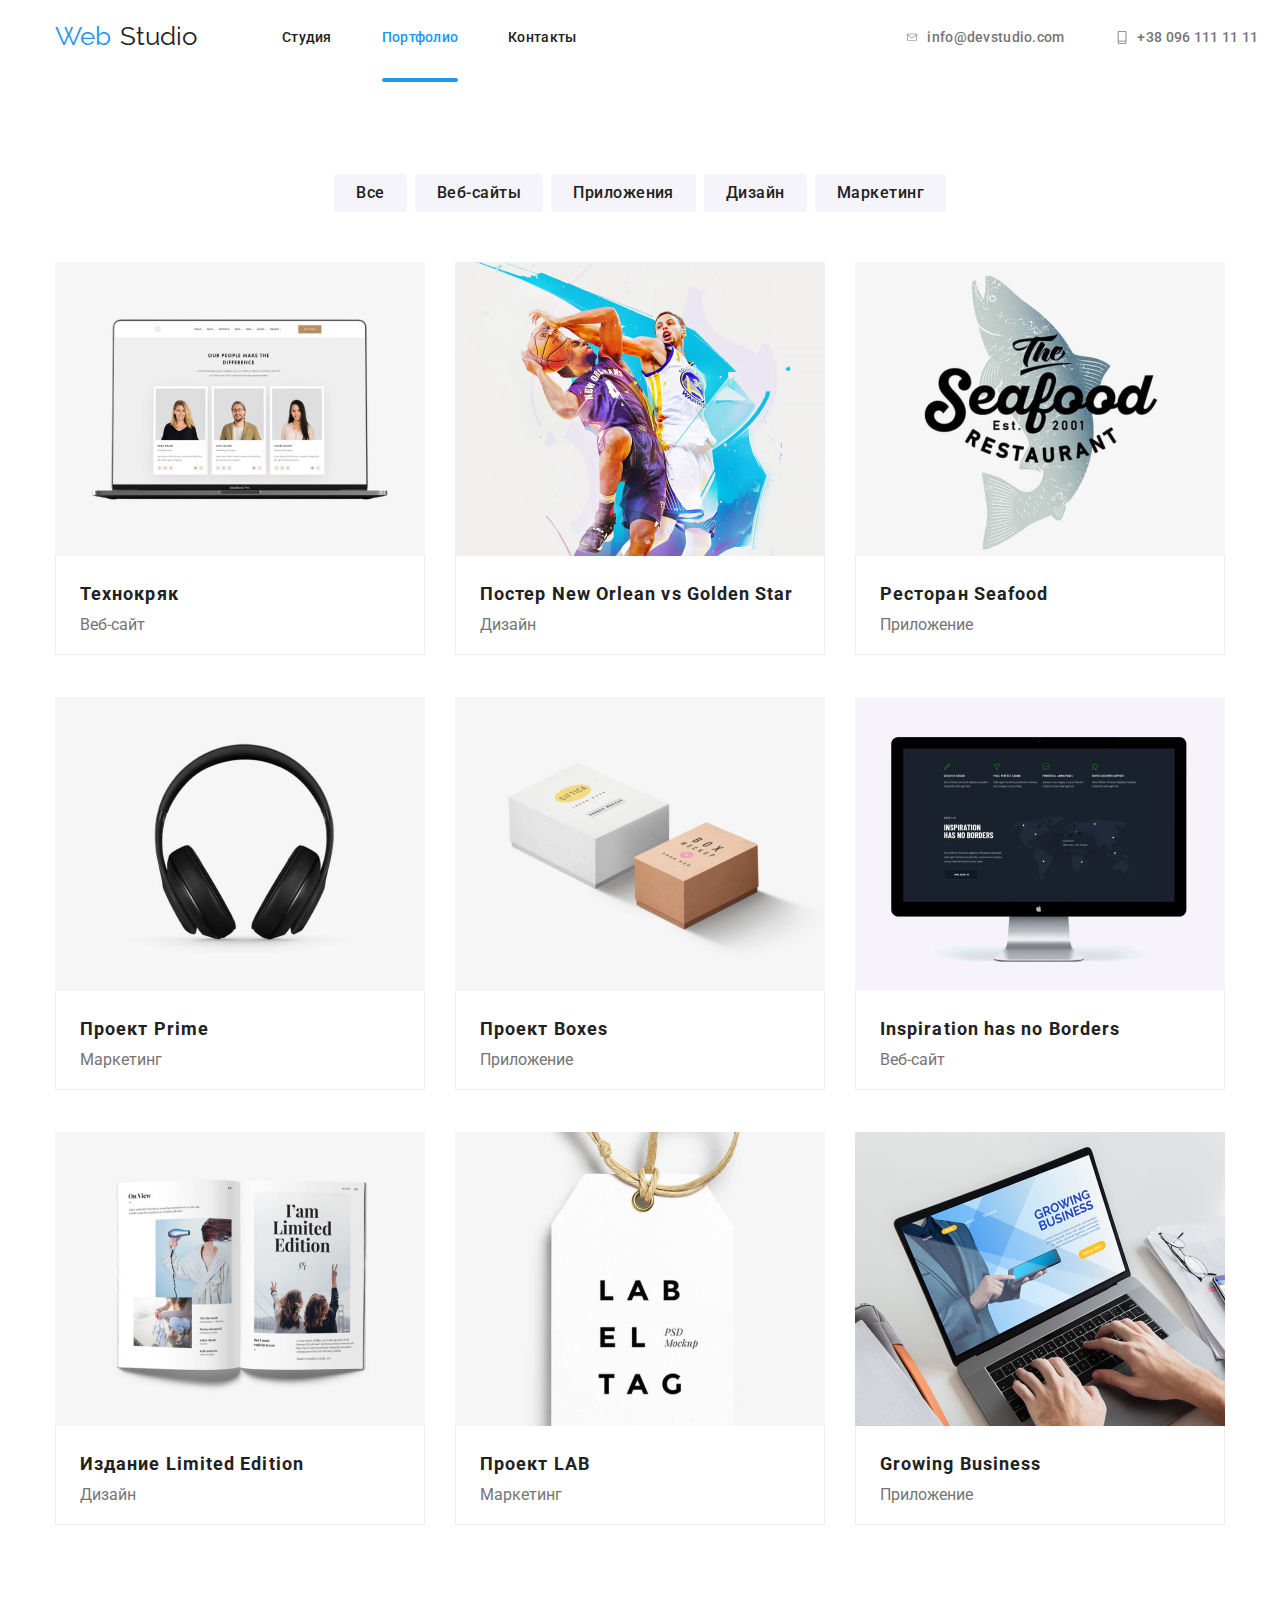
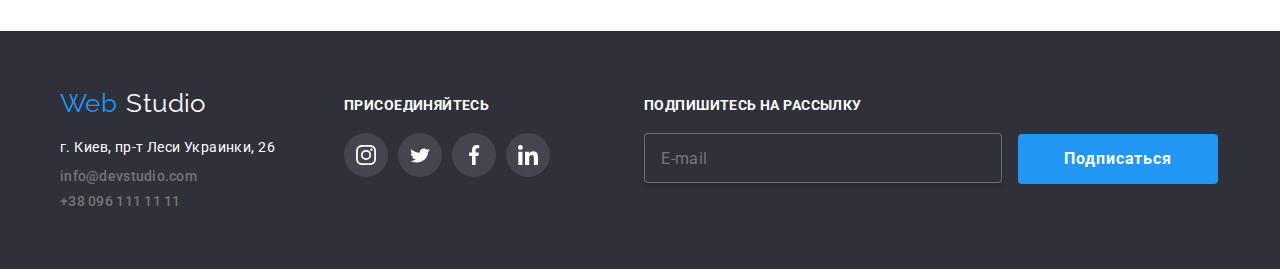
==== portfolio.html @ 9c773fd9 "1" ====
<!DOCTYPE html>
<html lang="ru">

<head>
  <meta charset="UTF-8" />
  <meta name="viewport" content="width=device-width, initial-scale=1.0" />
  <title>Web Studio</title>
  <link href="https://fonts.googleapis.com/css2?family=Raleway:wght@700&family=Roboto:wght@400;500;700;900&display=swap"
    rel="stylesheet" />
  <link rel="stylesheet"
    href="https://cdnjs.cloudflare.com/ajax/libs/modern-normalize/0.6.0/modern-normalize.min.css" />
  <link rel="stylesheet" href="./css/main.min.css" />
</head>

<body class="body">

  <header class="header">
      <div class="container">
        <!-- Logo -->
          <a class="logo link" href="index.html">
            <span class="web">Web</span>
            <span class="studio">Studio</span>
          </a>
        <nav class="navigation">
          <ul class="list">
            <li class="item"><a class="link" href="index.html">Студия</a></li>
            <li class="item"><a class="link current" href="portfolio.html">Портфолио</a></li>
            <li class="item"><a class="link" href="">Контакты</a></li>
          </ul>
        </nav>
        <address class="address">
          <ul class="list">
             <li class="item">
              <a href="mailto:info@devstudio.com" class="link"><svg class="image">
                <use href="./images/sprite.svg#envelope"></use>
              </svg> info@devstudio.com</a>
            </li>
            <li class="item">
              <a class="link " href="tel:+380961111111"><svg class="image">
                <use href="./images/sprite.svg#phone"></use>
              </svg>+38 096 111 11 11</a>
            </li>
          </ul>
        </address>
      </div>
    </header>

    <main>
      <div class="container portfolio">
      <h1 class="hidden">Портфолио</h1>
      <ul class="list portfolio-buttons">
        <li class="item"><button class="button">Все</button></li>
        <li class="item"><button class="button">Веб-сайты</button></li>
        <li class="item"><button class="button">Приложения</button></li>
        <li class="item"><button class="button">Дизайн</button></li>
        <li class="item"><button class="button">Маркетинг</button></li>
      </ul>
      <ul class="list portfolio-projects">
        <li class="item">
          <a class="link portfolio-link" href="">
            <div class="portfolio-box">
            <img class="image" src="./images/Portfolio/0techcrack.jpg" alt="Технокряк" width="370" />
            <p class="text techcrack">
              Технокряк это современная площадка распространения коронавируса. Компании используют эту платформу для цифрового
              шпионажа и атак на защищённые сервера конкурентов.
            </p>
            </div>
            <div class="project-text">
            <h2 class="title">Технокряк</h2>
            <p class="text">Веб-сайт</p>
            </div>
            </a>
        </li>
        <li class="item">
          <a class="link portfolio-link" href="">
            <div class="portfolio-box">
            <img class="image"
              src="./images/Portfolio/1basket.jpg"
              alt="Постер Новый Орлеан против Золотой Звезды"
              width="370"
            />
            <p class="text techcrack ">
              Технокряк это современная площадка распространения коронавируса. Компании используют эту платформу для цифрового шпионажа и атак на защищённые сервера конкурентов.
            </p>
            </div>
            <div class="project-text">
              <h2 class="title">Постер New Orlean vs Golden Star</h2>
              <p class="text">Дизайн</p>
            </div>
            
          </a>
        </li>
        <li class="item"> 
          <a class="link portfolio-link" href="">
            <div class="portfolio-box">
            <img class="image"
              src="./images/Portfolio/2seafood.jpg"
              alt="Ресторан Сифуд"
              width="370"
            />
            <p class="text techcrack ">
              Технокряк это современная площадка распространения коронавируса. Компании используют эту платформу для цифрового шпионажа и атак на защищённые сервера конкурентов.
            </p>
            </div>
            <div class="project-text">
              <h2 class="title">Ресторан Seafood</h2>
              <p class="text">Приложение</p>
            </div>
            
          </a>
        </li>
        <li class="item">
          <a class="link portfolio-link" href="">
             <div class="portfolio-box">
            <img class="image"
              src="./images/Portfolio/3prime.jpg"
              alt="Проект Прайм"
              width="370"
            />
            <p class="text techcrack ">
              Технокряк это современная площадка распространения коронавируса. Компании  используют эту платформу для цифрового шпионажа и атак на защищённые сервера конкурентов.
            </p>
            </div>
            <div class="project-text">
              <h2 class="title">Проект Prime</h2>
              <p class="text">Маркетинг</p>
            </div>
            
          </a>
        </li>
        <li class="item">
          <a class="link portfolio-link" href="">
            <div class="portfolio-box">
            <img class="image"
              src="./images/Portfolio/4boxes.jpg"
              alt="Проект Коробки"
              width="370"
            />
            <p class="text techcrack ">
              Технокряк это современная площадка распространения коронавируса. Компании используют эту платформу для цифрового шпионажа и атак на защищённые сервера конкурентов.
            </p>
            </div>
            <div class="project-text">
              <h2 class="title">Проект Boxes</h2>
              <p class="text">Приложение</p>
            </div>
            
          </a>
        </li>
        <li class="item"> 
          <a class="link portfolio-link" href="">
            <div class="portfolio-box">
            <img class="image"
              src="./images/Portfolio/5inspiration.jpg"
              alt="Вдохновение без границ"
              width="370"
            />
            <p class="text techcrack ">
              Технокряк это современная  площадка распространения коронавируса. Компании используют эту платформу для цифрового шпионажа и атак на защищённые сервера конкурентов.
            </p>
            </div>
            <div class="project-text">
              <h2 lang="en" class="title">Inspiration has no Borders</h2>
              <p class="text">Веб-сайт</p>
            </div>
           
          </a>
        </li>
        <li class="item without-bottom-margin">
          <a class="link portfolio-link" href="">
            <div class="portfolio-box">
            <img class="image"
              src="./images/Portfolio/6limited.jpg"
              alt="Издание Ограниченный Тираж"
              width="370"
            />
            <p class="text techcrack ">
              Технокряк это современная  площадка распространения коронавируса. Компании  используют эту платформу для  цифрового шпионажа и атак на  защищённые сервера конкурентов.
            </p>
            </div>
            <div class="project-text">
              <h2 class="title">Издание Limited Edition</h2>
              <p class="text">Дизайн</p>
            </div>
            
          </a>
        </li>
        <li class="item without-bottom-margin">
          <a class="link portfolio-link" href="">
             <div class="portfolio-box">
            <img class="image"
              src="./images/Portfolio/7lab.jpg"
              alt="Проект ЛАБ"
              width="370"
            />
            <p class="text techcrack ">
              Технокряк это современная площадка распространения коронавируса. Компании  используют эту платформу для  цифрового шпионажа и атак на защищённые сервера конкурентов.
            </p>
            </div>
            <div class="project-text">
              <h2 class="title">Проект LAB</h2>
              <p class="text">Маркетинг</p>
            </div>
            
          </a>
        </li>
        <li class="item without-bottom-margin">
          <a class="link portfolio-link" href="">
             <div class="portfolio-box">
            <img class="image"
              src="./images/Portfolio/8business.jpg"
              alt="Растущий Бизнес"
              width="370"
            />
            <p class="text techcrack ">
              Технокряк это современная площадка распространения коронавируса. Компании используют эту платформу для цифрового шпионажа и атак на защищённые сервера конкурентов.
            </p>
            </div>
            <div class="project-text">
              <h2 lang="en" class="title">Growing Business</h2>
              <p class="text">Приложение</p>
            </div>
            
          </a>
        </li>
      </ul>
      </div>
    </main>
    
    <footer class="footer">
      <div class="container">
        <!-- Footer -->
        <div class="footer-address">
          <a class="logo link" href="index.html">
            <span class="web">Web</span>
            <span class="stud">Studio</span>
          </a>
          <address class="address">
            <span class="location">г. Киев, пр-т Леси Украинки, 26</span>
            <ul class="list credits">
              <li class="item">
                <a href="mailto:info@devstudio.com" class="link mail">info@devstudio.com</a>
              </li>
              <li class="item">
                <a class="link" href="tel:+380961111111">+38 096 111 11 11</a>
              </li>
            </ul>
          </address>
        </div>
        <div class="social-network-block">
          <!-- Our Social Networks -->
    
          <h2 class="text">присоединяйтесь</h2>
          <ul class="list social-network">
            <!-- Social network List -->
            <li class="item">
              <a class="social-link link" href="http://instagram.com/" aria-label="Instagram"><img class="image"
                  src="images/Social/instagrammf.svg" alt="Instagram" width="20px" height="20px"></a>
            </li>
            <li class="item">
              <a class="link social-link" href="https://twitter.com/" aria-label="Twitter"><img class="image"
                  src="images/Social/twitterf.svg" alt="Twitter" width="20px" height="17px"></a></a>
            </li>
            <li class="item">
              <a class="link social-link" href="https://www.facebook.com/" aria-label="Facebook"><img class="image"
                  src="images/Social/facebookf.svg" alt="Facebook" width="20px" height="20px"></a></a>
            <li class="item">
              <a class="link social-link" href="https://www.linkedin.com/" aria-label="LinkedIn"><img class="image"
                  src="images/Social/linkedinf.svg" alt="LinkedIn" width="20px" height="20px"></a></a>
            </li>
        </div>

         <div class="subscribe-block">
          <h2 class="text subscribe">Подпишитесь на рассылку</h2>
          <form>
           <div class="newsletter-container">
             <input type="email" name="mail" class="subscribe-email" id="mail" placeholder="E-mail" />
                    <button type="submit" class="newsletter-button button link">Подписаться</button>
          </div>
        </form> 
     </div>
    </footer>
    <script>
      const { height: pageHeaderHeight } = document
        .querySelector(".page-header")
        .getBoundingClientRect();

      document.body.style.paddingTop = `${pageHeaderHeight}px`;
    </script>
    </body>
    
    </html>
---- css/main.min.css ----
html{-webkit-box-sizing:border-box;box-sizing:border-box}*,*::before,*::after{-webkit-box-sizing:inherit;box-sizing:inherit}.body{margin:0px;background-color:#fff;font-family:Roboto, sans-serif;color:#757575;font-weight:normal;font-style:normal;z-index:1}.section{padding-top:94px;-webkit-box-pack:center;-ms-flex-pack:center;justify-content:center}.section-no-padding{padding-top:0px}.container{margin-left:auto;margin-right:auto;width:1200px;padding-left:15px;padding-right:15px}.title{font-style:normal;font-weight:bold;font-size:36px;line-height:42px;letter-spacing:0.03em;color:#212121;margin:0;padding:0}.list{list-style:none;padding:0;margin:0}.text{margin:0;padding:0}.image{display:block}.link{text-decoration:none;color:#212121;-webkit-transition:background-color cubic-bezier(0.4, 0, 0.2, 1) 250ms,color cubic-bezier(0.4, 0, 0.2, 1) 250ms,border cubic-bezier(0.4, 0, 0.2, 1) 250ms,fill cubic-bezier(0.4, 0, 0.2, 1) 250ms;transition:background-color cubic-bezier(0.4, 0, 0.2, 1) 250ms,color cubic-bezier(0.4, 0, 0.2, 1) 250ms,border cubic-bezier(0.4, 0, 0.2, 1) 250ms,fill cubic-bezier(0.4, 0, 0.2, 1) 250ms}.link:hover,.link:focus{outline:none;color:#2196f3}.button{display:-webkit-inline-box;display:-ms-inline-flexbox;display:inline-flex;font-family:Roboto, sans-serif;font-weight:bold;font-size:16px;line-height:30px;-webkit-box-align:center;-ms-flex-align:center;align-items:center;text-align:center;letter-spacing:0.06em;text-decoration:none;background-color:#2196f3;color:#fff;min-width:200px;display:inline-block;height:50px;border-radius:4px;padding:10px 32px;border:1px transparent;cursor:pointer;-webkit-transition:background-color cubic-bezier(0.4, 0, 0.2, 1) 250ms,color cubic-bezier(0.4, 0, 0.2, 1) 250ms;transition:background-color cubic-bezier(0.4, 0, 0.2, 1) 250ms,color cubic-bezier(0.4, 0, 0.2, 1) 250ms}.button:hover,.button:focus{outline:none;color:orange}.accent{color:#2196f3;text-decoration:underline}textarea{resize:none}.label{display:inline-block;position:absolute;z-index:2;border:none;padding-left:23px}.icon{display:block}.hidden{display:none}.form{background-color:#fff;position:absolute;top:50%;left:50%;-webkit-transform:translate(-50%, -50%);transform:translate(-50%, -50%);display:inline-block;-webkit-box-pack:center;-ms-flex-pack:center;justify-content:center;width:450px;height:610px;padding:40px;-webkit-box-shadow:0px 2px 1px rgba(0,0,0,0.2),0px 1px 1px rgba(0,0,0,0.14),0px 1px 3px rgba(0,0,0,0.12);box-shadow:0px 2px 1px rgba(0,0,0,0.2),0px 1px 1px rgba(0,0,0,0.14),0px 1px 3px rgba(0,0,0,0.12);border-radius:4px;font-family:Roboto;font-style:normal;font-weight:normal;font-size:14px;line-height:16px;letter-spacing:0.01em;color:#757575}.form-icon{display:block}.close-button{position:absolute;display:inline-block;top:8px;right:8px;padding:9px;-webkit-transition:fill var(--duration) var(--function);transition:fill var(--duration) var(--function);fill:var(--primary-title-color);border-radius:50%;border:1px solid rgba(0,0,0,0.1);outline:none;cursor:pointer;background-color:white}.close-button:hover,.close-button:focus{outline:none;fill:#2196f3}.form-field{-webkit-box-pack:left;-ms-flex-pack:left;justify-content:left;-webkit-box-align:center;-ms-flex-align:center;align-items:center;padding-left:19px;display:-webkit-box;display:-ms-flexbox;display:flex;margin-bottom:30px;min-height:40px;border:1px solid rgba(33,33,33,0.2);-webkit-box-sizing:border-box;box-sizing:border-box;border-radius:4px;position:relative}.form-field:hover,.form-field:focus{outline:none;fill:#2196f3;border-color:#2196f3}.form-field>.form-icon{display:block;position:absolute}.form-header{font-family:Roboto;font-style:normal;font-weight:bold;font-size:20px;line-height:23px;text-align:center;letter-spacing:0.03em;color:#212121;max-width:370px;margin-top:2px;max-width:370px;margin-bottom:30px}.form-list{max-width:370px}.form-field textarea{border:none;padding-top:12px}.form-input{padding-left:11px}.form-field:hover .label,.form-input:not(:placeholder-shown)+.label,.form-field:focus-within .label{-webkit-transform:translateY(-33px) translateX(-20px);transform:translateY(-33px) translateX(-20px);color:#2196f3;cursor:pointer;border:none;-webkit-transition:opacity cubic-bezier(0.4, 0, 0.2, 1) 250ms #2196f3,-webkit-transform cubic-bezier(0.4, 0, 0.2, 1) 250ms;transition:opacity cubic-bezier(0.4, 0, 0.2, 1) 250ms #2196f3,-webkit-transform cubic-bezier(0.4, 0, 0.2, 1) 250ms;transition:opacity cubic-bezier(0.4, 0, 0.2, 1) 250ms #2196f3,transform cubic-bezier(0.4, 0, 0.2, 1) 250ms;transition:opacity cubic-bezier(0.4, 0, 0.2, 1) 250ms #2196f3,transform cubic-bezier(0.4, 0, 0.2, 1) 250ms,-webkit-transform cubic-bezier(0.4, 0, 0.2, 1) 250ms}.form-field input{margin-left:10px;padding-left:11px;border:none;font-family:Roboto;font-style:normal;font-weight:normal;font-size:14px;line-height:16px;letter-spacing:0.01em;min-width:320px;outline:none}.form-field .textarea{min-width:335px}.form .button{display:block;margin-top:30px;-webkit-box-pack:center;-ms-flex-pack:center;justify-content:center;margin-left:auto;margin-right:auto}.comment{font-family:Roboto;font-style:normal;font-weight:normal;font-size:14px;line-height:16px;letter-spacing:0.01em;color:#757575;min-width:330px;outline:none;padding:0}.comment-label{display:inline-block;position:absolute;z-index:2;border:none;padding-left:16px;top:12px;left:1px}.form .accept-offer{font-family:Roboto;font-style:normal;font-weight:normal;font-size:12px;line-height:14px}.textarea:hover .comment-label,.textarea textarea:not(:placeholder-shown)+.comment-label,.textarea:focus-within .comment-label{-webkit-transform:translateY(-33px);transform:translateY(-33px);color:#2196f3;border:none;cursor:pointer;-webkit-transition:opacity cubic-bezier(0.4, 0, 0.2, 1) 250ms #2196f3,-webkit-transform cubic-bezier(0.4, 0, 0.2, 1) 250ms;transition:opacity cubic-bezier(0.4, 0, 0.2, 1) 250ms #2196f3,-webkit-transform cubic-bezier(0.4, 0, 0.2, 1) 250ms;transition:opacity cubic-bezier(0.4, 0, 0.2, 1) 250ms #2196f3,transform cubic-bezier(0.4, 0, 0.2, 1) 250ms;transition:opacity cubic-bezier(0.4, 0, 0.2, 1) 250ms #2196f3,transform cubic-bezier(0.4, 0, 0.2, 1) 250ms,-webkit-transform cubic-bezier(0.4, 0, 0.2, 1) 250ms}.backdrop{position:fixed;z-index:3;top:0;left:0;width:100%;height:100%;background-color:rgba(0,0,0,0.2)}.backdrop.is-hidden{visibility:hidden;opacity:0;pointer-events:none}.logo{display:-webkit-box;display:-ms-flexbox;display:flex;font-family:Raleway, sans-serif;font-style:Bold;font-size:26px;letter-spacing:3%}.logo .studio{-webkit-transition:color cubic-bezier(0.4, 0, 0.2, 1) 250ms;transition:color cubic-bezier(0.4, 0, 0.2, 1) 250ms}.logo .logo .studio:hover,.logo .logo .studio:focus{outline:none;color:#2196f3}.logo .web{padding-right:9px;color:#2196f3;-webkit-transition:color cubic-bezier(0.4, 0, 0.2, 1) 250ms;transition:color cubic-bezier(0.4, 0, 0.2, 1) 250ms}.logo .web:hover,.logo .web:focus{outline:none;color:#212121}.footer .studio{color:#fff}.footer .studio:hover,.footer .studio:focus{outline:none;color:#2196f3}.navigation .list{display:-webkit-box;display:-ms-flexbox;display:flex}.navigation .list .item{position:relative}.navigation .list .current::after{content:'';display:block;width:100%;height:4px;background-color:#2196f3;position:absolute;left:0;bottom:0;-webkit-transform:translateY(37px);transform:translateY(37px);border-radius:2px}.navigation .list .item:not(:last-child){margin-right:50px}.navigation .link.current{color:#2196f3}.address .list{display:-webkit-box;display:-ms-flexbox;display:flex;-webkit-box-align:center;-ms-flex-align:center;align-items:center}.address .list .item{-webkit-box-align:center;-ms-flex-align:center;align-items:center;-webkit-box-pack:center;-ms-flex-pack:center;justify-content:center;min-width:160px}.address .list .link:hover,.address .list :focus{color:#2196f3;fill:#2196f3}.address .item:not(:last-child){margin-right:50px}.address .link{display:-webkit-box;display:-ms-flexbox;display:flex;color:#757575;font-style:normal;font-weight:500;font-size:14px;line-height:16px;letter-spacing:0.02em}.address .image{margin-right:10px;fill:currentColor}.address .image:first-child{padding-top:2px;width:16px;height:12px}.address .image:last-child{width:10px;height:15px}.header{position:fixed;width:100%;top:0;left:0;padding-top:24px;padding-bottom:32px;z-index:2;background-color:#fff}.header .container{display:-webkit-box;display:-ms-flexbox;display:flex;-webkit-box-align:center;-ms-flex-align:center;align-items:center;height:26px}.header .navigation{font-weight:500;font-size:14px;line-height:16px;letter-spacing:0.02em;margin-left:85px;margin-right:331px}.hero{margin:auto;max-width:1600px;min-height:600px;text-align:center;background-color:rgba(47,48,58,0.8);background-image:-webkit-gradient(linear, left top, right top, from(rgba(47,48,58,0.8)), to(rgba(47,48,58,0.8))),url("../images/heroback.jpg");background-image:linear-gradient(to right, rgba(47,48,58,0.8), rgba(47,48,58,0.8)),url("../images/heroback.jpg");background-position:center;background-size:cover;background-repeat:no-repeat}.hero .container{padding-top:200px}.hero .title{font-style:normal;font-weight:900;font-size:44px;line-height:60px;letter-spacing:0.06em;text-transform:uppercase;color:#fff;margin:0px 237px 30px 237px;text-align:center}.advantages{padding-bottom:94px;display:-webkit-box;display:-ms-flexbox;display:flex}.advantages h2{display:none}.advantages .title{font-style:normal;font-size:14px;line-height:16px;letter-spacing:0.03em;text-transform:uppercase;margin-bottom:10px}.advantages .text{max-width:270px;font-size:14px;line-height:24px;letter-spacing:0.03em}.advantages .list{display:-webkit-box;display:-ms-flexbox;display:flex}.advantages .list .item::before{content:'';display:block;margin-bottom:30px;background-color:#f5f4fa;height:120px;border-radius:4px;padding:25px 102px;background-position:center;background-repeat:no-repeat}.advantages .list .item:nth-child(1)::before{background-image:url("../images/AdvantDetails.svg")}.advantages .list .item:nth-child(2)::before{background-image:url("../images/AdvantPunctual.svg")}.advantages .list .item:nth-child(3)::before{background-image:url("../images/AdvantPlanning.svg")}.advantages .list .item:nth-child(4)::before{background-image:url("../images/AdvantModerntech.svg")}.advantages .list .item:not(:last-child){margin-right:30px}.activities{padding-bottom:94px}.activities .title{margin-bottom:50px;text-align:center}.activities .list{display:-webkit-box;display:-ms-flexbox;display:flex}.activities .list .item:not(:last-child){margin-right:30px}.activities .list .item{position:relative}.activities .text{display:block;font-style:normal;font-weight:bold;font-size:14px;line-height:16px;text-align:center;letter-spacing:0.03em;text-transform:uppercase;color:#fff;background-image:-webkit-gradient(linear, left top, right top, from(rgba(47,48,58,0.8)), to(rgba(47,48,58,0.8)));background-image:linear-gradient(to right, rgba(47,48,58,0.8), rgba(47,48,58,0.8));min-width:370px;padding-top:27px;padding-bottom:27px;bottom:0;position:absolute}.team{padding-bottom:94px;background-color:#f5f4fa}.team .title{margin-bottom:50px;text-align:center}.team .list{display:-webkit-box;display:-ms-flexbox;display:flex}.team .list .image{margin-bottom:30px}.team .list .text{font-size:16px;line-height:19px;text-align:center;letter-spacing:0.03em;margin-bottom:16px}.team .list .member{font-weight:500;font-size:16px;line-height:19px;text-align:center;letter-spacing:0.03em;color:#212121;margin-bottom:10px;margin-top:0}.team .list .item{background-color:#ffffff;width:270px;height:422px;border-radius:0px 0px 4px 4px;padding-bottom:24px;-webkit-box-shadow:0px 2px 1px rgba(0,0,0,0.2),0px 1px 1px rgba(0,0,0,0.14),0px 1px 3px rgba(0,0,0,0.12);box-shadow:0px 2px 1px rgba(0,0,0,0.2),0px 1px 1px rgba(0,0,0,0.14),0px 1px 3px rgba(0,0,0,0.12)}.team .list .item:not(:last-child){margin-right:30px}.social-icon{display:block;fill:currentColor;width:20px;height:20px}.social-network{display:-webkit-box;display:-ms-flexbox;display:flex;padding-left:32px;padding-right:32px}.social-network .social-item{display:block;width:44px;height:44px;background:#fff;border-radius:22px;-ms-flex-line-pack:center;align-content:center;-webkit-box-pack:center;-ms-flex-pack:center;justify-content:center}.social-network .social-item:not(:last-child){margin-right:10px}.social-network .social-link{display:-webkit-box;display:-ms-flexbox;display:flex;color:#afb1b8;width:44px;height:44px;border-radius:22px;-webkit-box-pack:center;-ms-flex-pack:center;justify-content:center;-webkit-box-align:center;-ms-flex-align:center;align-items:center}.social-network .social-link:hover,.social-network .social-link:focus{outline:none;background-color:#2196f3;color:#2196f3}.social-network .social-link:hover .social-icon,.social-network .social-link:focus .social-icon{outline:none;fill:#ffffff}.footer .social-link{background-color:rgba(255,255,255,0.1)}.social-network .item:not(:last-child){margin-right:10px}.client{padding-bottom:94px}.client .title{margin-bottom:50px;text-align:center}.client-list{display:-webkit-box;display:-ms-flexbox;display:flex}.client-list .item:not(:last-child){margin-right:30px}.client-list .link :hover,.client-list .link:focus{border-color:#2196f3}.client-list .client-link :hover,.client-list .client-link:focus{border-color:#2196f3}.client .link:hover .client-icon,.client .link:focus .client-icon{fill:#2196f3}.client-link .link{display:-webkit-box;display:-ms-flexbox;display:flex;height:90px;width:170px;border-radius:4px;color:#afb1b8;border:1px solid #afb1b8;-webkit-box-pack:center;-ms-flex-pack:center;justify-content:center;-webkit-box-align:center;-ms-flex-align:center;align-items:center}.client-icon{display:-webkit-box;display:-ms-flexbox;display:flex;fill:currentColor}.footer{background-color:#2f303a}.footer .container{padding-top:60px;padding-bottom:60px;display:-webkit-box;display:-ms-flexbox;display:flex}.footer-address .logo{margin-bottom:20px}.footer .stud{color:#ffffff}.footer-address{padding-left:5px;font-size:14px;line-height:24px;letter-spacing:0.03em;color:rgba(255,255,255,0.6)}.footer-address .address{margin-top:20px}.credits{display:block}.credits .item{display:block;margin-top:9px}.footer .text{font-weight:bold;font-size:14px;line-height:16px;letter-spacing:0.03em;text-transform:uppercase;color:#ffffff}.location{font-style:normal;font-size:14px;line-height:24px;letter-spacing:0.03em;color:#ffffff}.social-network-block{padding-top:6px;margin-left:69px}.social-network-block .text{margin-bottom:20px}.social-network-block .list{padding:0}.subscribe{margin-bottom:20px}.subscribe-block{padding-top:6px;margin-left:94px}.subscribe-button{display:-webkit-box;display:-ms-flexbox;display:flex;margin:0;-webkit-box-align:center;-ms-flex-align:center;align-items:center}.subscribe-button::after{width:24px;height:24px;content:'';margin-left:11px;background-size:contain;background-image:url(../images/send.svg)}.subscribe-email{padding-left:16px;padding-top:15px;padding-bottom:15px;width:358px;height:50px;margin-right:12px;-webkit-box-align:center;-ms-flex-align:center;align-items:center;font-size:16px;line-height:20px;letter-spacing:0.03em;color:rgba(255,255,255,0.6);border:1px solid rgba(255,255,255,0.3);background-color:#2f303a;-webkit-box-shadow:0px 4px 4px rgba(0,0,0,0.15);box-shadow:0px 4px 4px rgba(0,0,0,0.15);border-radius:4px}.footer-address .list{display:block}.portfolio{margin-top:80px;padding-top:94px;padding-bottom:94px}.portfolio-buttons{-webkit-box-pack:center;-ms-flex-pack:center;justify-content:center;display:-webkit-box;display:-ms-flexbox;display:flex;padding-bottom:50px}.portfolio-buttons .button{font-style:normal;font-weight:500;font-size:16px;line-height:26px;text-align:center;letter-spacing:0.03em;color:#212121;background-color:#f5f4fa;border-radius:4px;padding:6px 22px;height:38px;min-width:73px}.portfolio-buttons .button:hover,.portfolio-buttons .button:focus{outline:none;color:#ffffff;background-color:#2196f3;-webkit-box-shadow:0px 2px 2px rgba(0,0,0,0.12),0px 1px 2px rgba(0,0,0,0.08),0px 3px 1px rgba(0,0,0,0.1);box-shadow:0px 2px 2px rgba(0,0,0,0.12),0px 1px 2px rgba(0,0,0,0.08),0px 3px 1px rgba(0,0,0,0.1)}.portfolio-buttons .item:not(:last-child){margin-right:8px}.portfolio-buttons .current{color:#ffffff;background-color:#2196f3}.portfolio .title{font-weight:bold;font-size:18px;line-height:36px;letter-spacing:0.06em;color:#212121}.portfolio-projects{display:-webkit-box;display:-ms-flexbox;display:flex;-ms-flex-wrap:wrap;flex-wrap:wrap}.portfolio-projects .item:nth-child(3n){margin-right:0}.portfolio-projects .item:nth-last-child(-n+3){margin-bottom:0}.portfolio-projects .item{padding-bottom:20px;margin-bottom:30px;margin-right:30px;width:370px;height:405px}.project-text{color:#757575;padding-top:20px;border-right:1px solid #eeeeee;border-left:1px solid #eeeeee;border-bottom:1px solid #eeeeee}.portfolio-projects .title{margin-bottom:4px}.portfolio-projects .project-text{padding-right:24px;padding-left:24px;padding-bottom:20px}.portfolio-link{display:block}.portfolio-link:hover,.portfolio-link:focus{outline:none;-webkit-box-shadow:1px 4px 6px rgba(0,0,0,0.16),0px 4px 4px rgba(0,0,0,0.06),0px 1px 1px rgba(0,0,0,0.12);box-shadow:1px 4px 6px rgba(0,0,0,0.16),0px 4px 4px rgba(0,0,0,0.06),0px 1px 1px rgba(0,0,0,0.12)}.portfolio-box{position:relative;overflow:hidden}.techcrack{padding:63px 24px;margin:0;position:absolute;top:0;background:rgba(33,150,243,0.9);font-weight:normal;font-size:18px;line-height:28px;letter-spacing:0.03em;color:#ffffff;opacity:0;width:100%;height:100%;-webkit-transform:translateY(100%);transform:translateY(100%);-webkit-transition:opacity cubic-bezier(0.4, 0, 0.2, 1) 250ms,-webkit-transform cubic-bezier(0.4, 0, 0.2, 1) 250ms;transition:opacity cubic-bezier(0.4, 0, 0.2, 1) 250ms,-webkit-transform cubic-bezier(0.4, 0, 0.2, 1) 250ms;transition:opacity cubic-bezier(0.4, 0, 0.2, 1) 250ms,transform cubic-bezier(0.4, 0, 0.2, 1) 250ms;transition:opacity cubic-bezier(0.4, 0, 0.2, 1) 250ms,transform cubic-bezier(0.4, 0, 0.2, 1) 250ms,-webkit-transform cubic-bezier(0.4, 0, 0.2, 1) 250ms}.portfolio-link:hover .techcrack,.portfolio-link:focus .techcrack{opacity:1;-webkit-transform:translateY(0);transform:translateY(0)}
/*# sourceMappingURL=main.min.css.map */
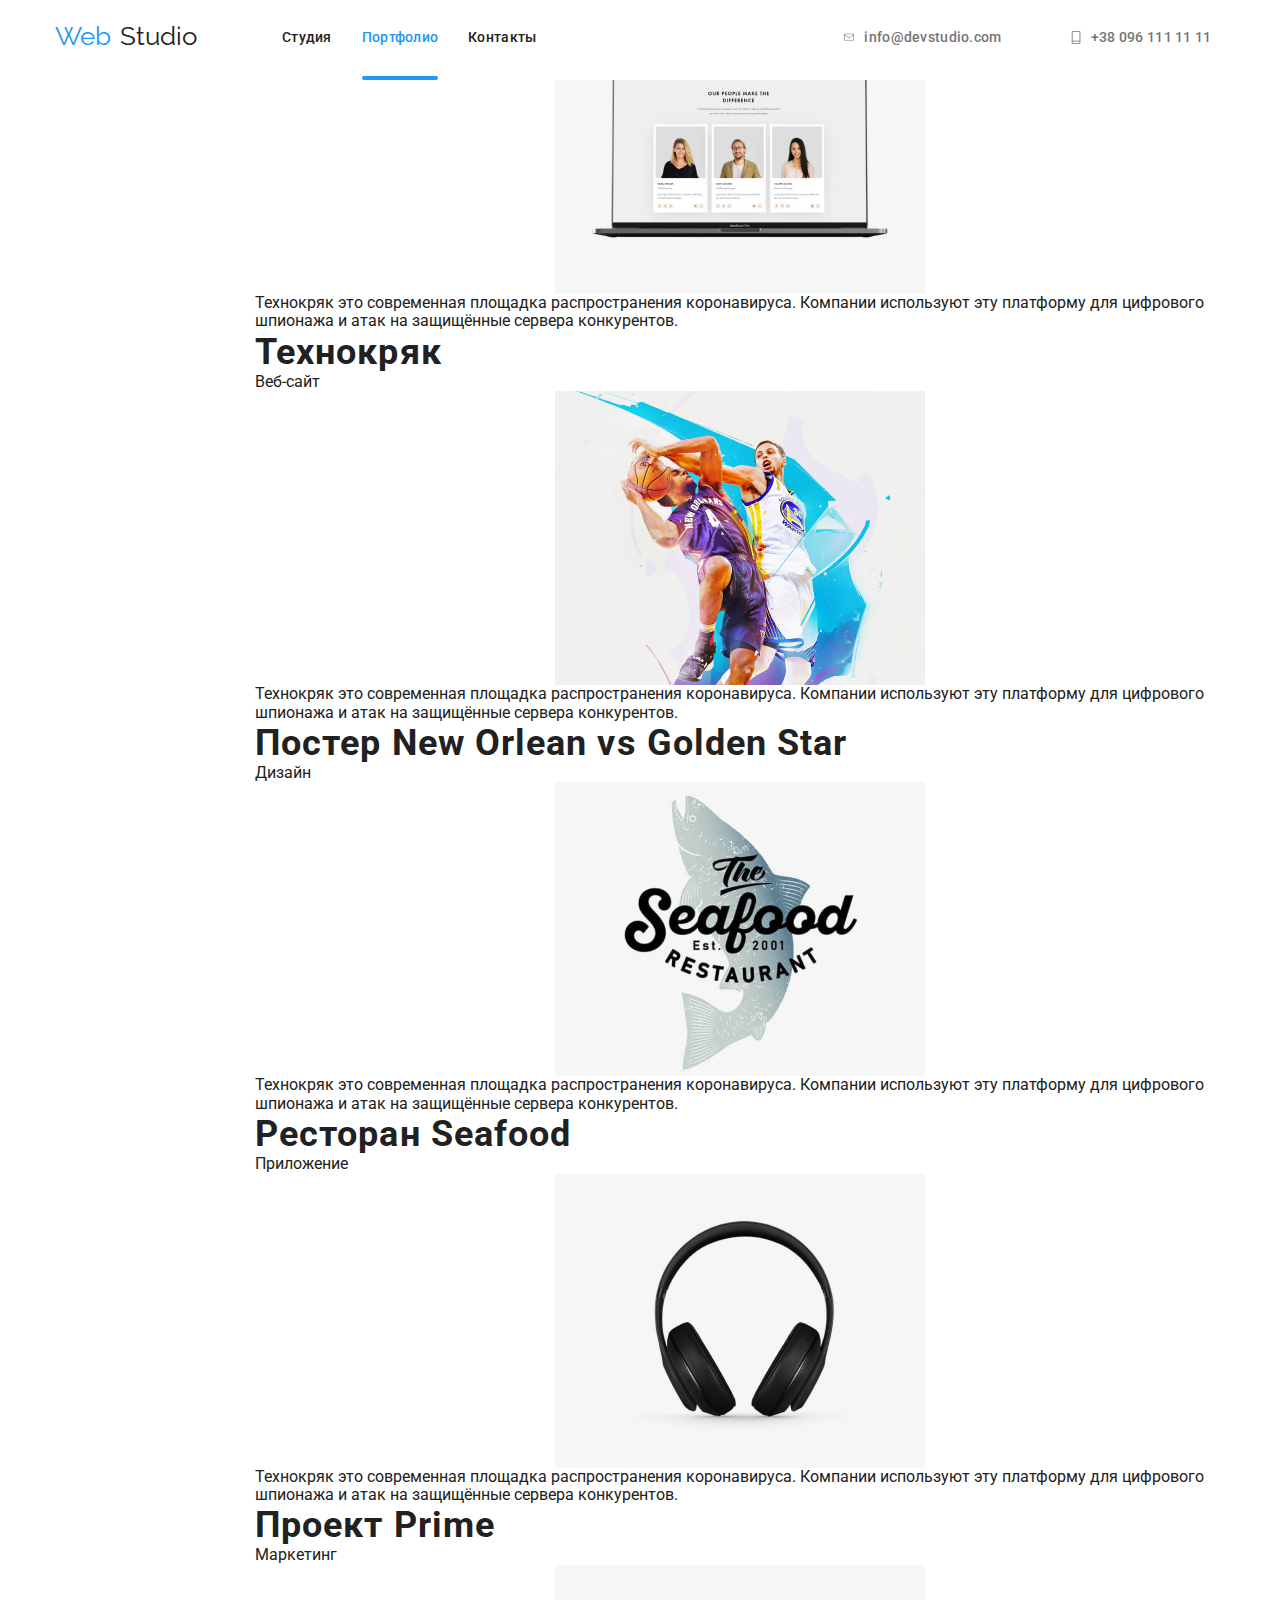
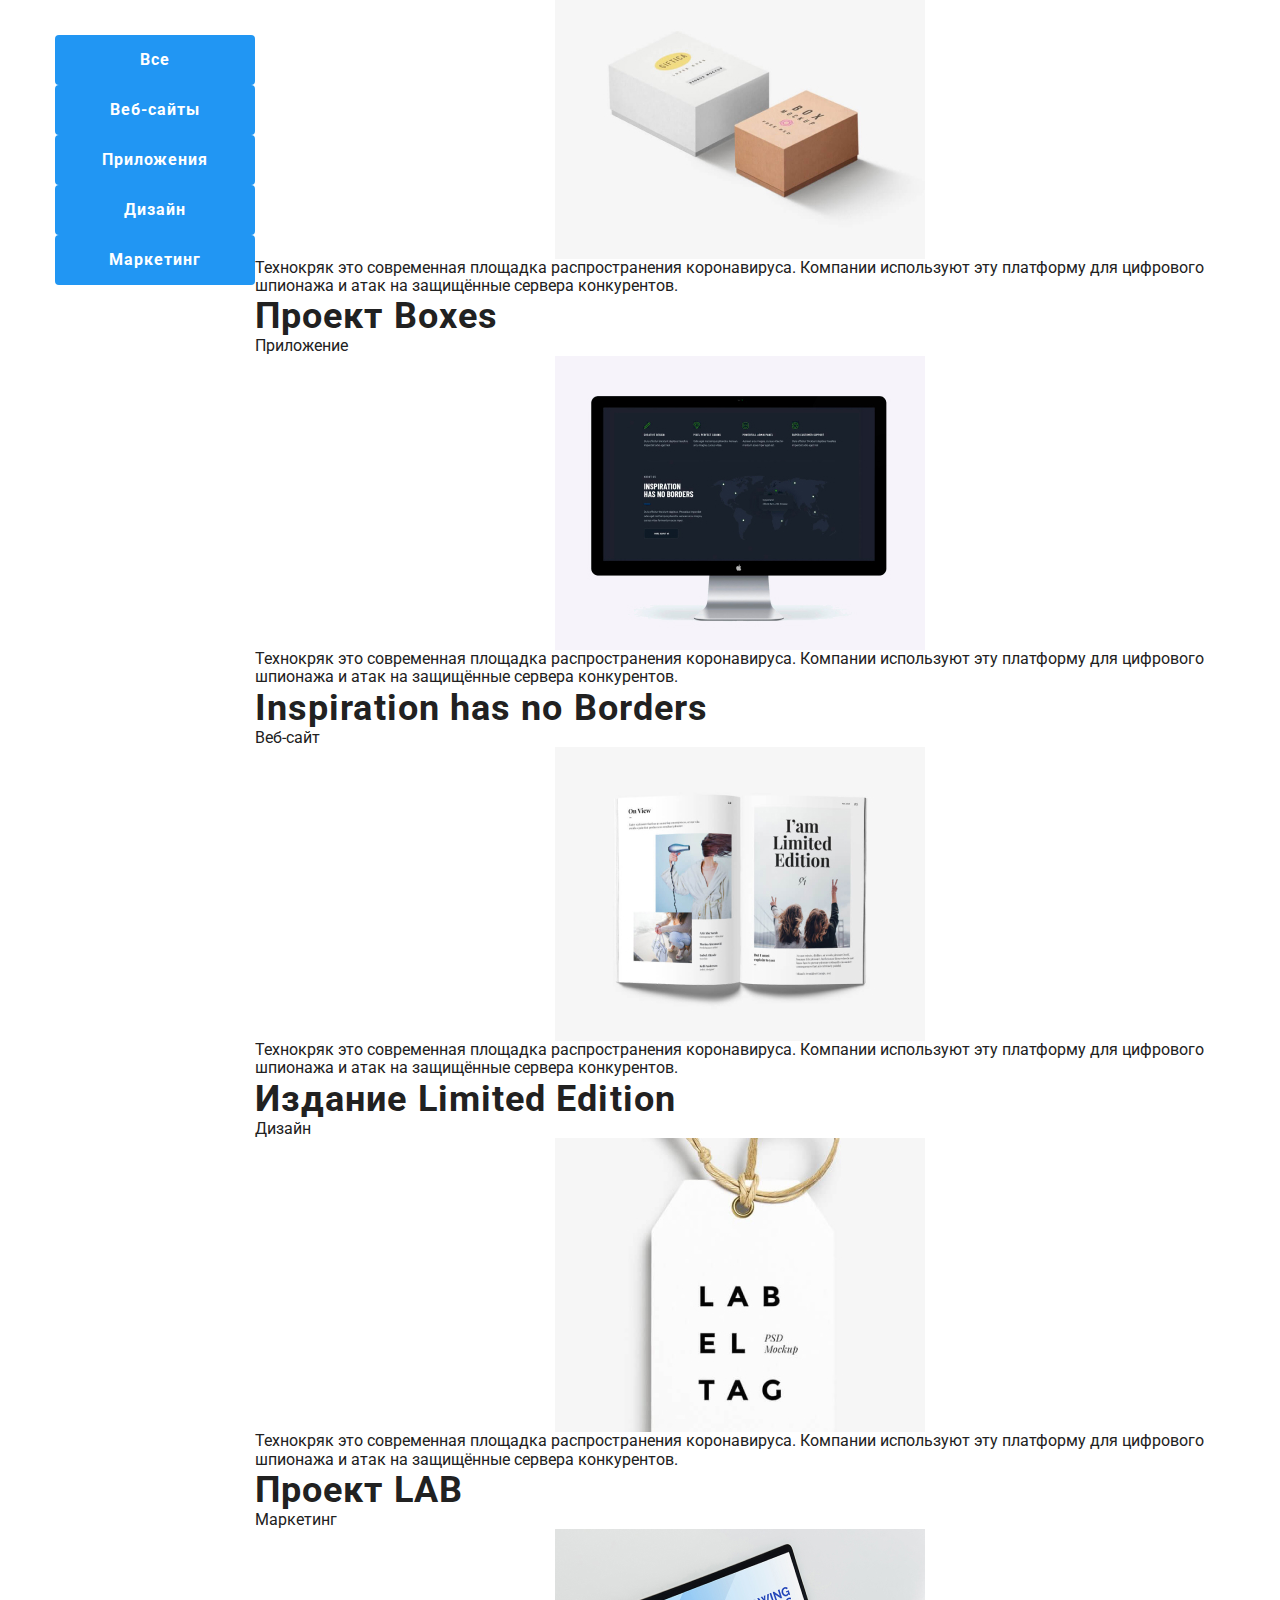
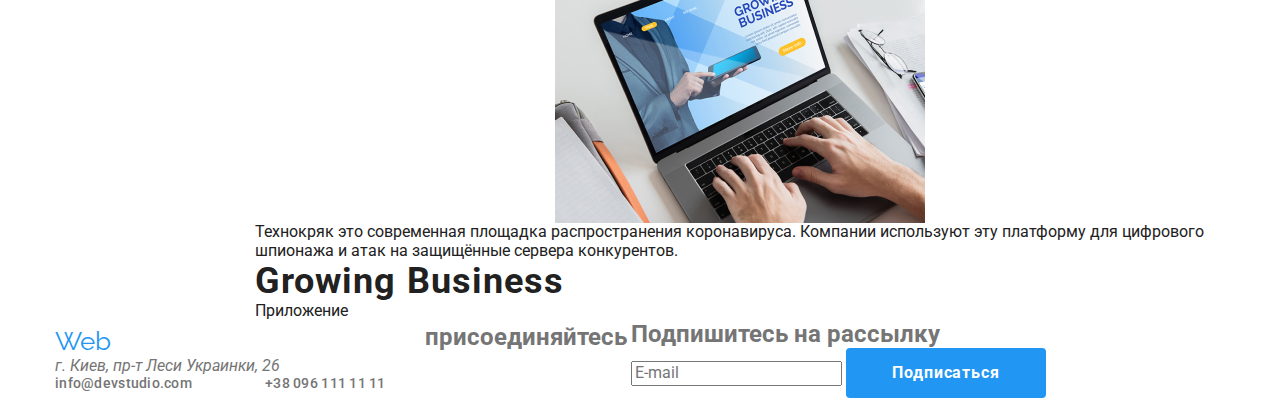
==== commit 3f851ea1: "Mobile header menu" ====
--- a/portfolio.html
+++ b/portfolio.html
@@ -31,12 +31,12 @@
         <address class="address">
           <ul class="list">
              <li class="item">
-              <a href="mailto:info@devstudio.com" class="link"><svg class="image">
+              <a href="mailto:info@devstudio.com" class="mail link"><svg class="image">
                 <use href="./images/sprite.svg#envelope"></use>
               </svg> info@devstudio.com</a>
             </li>
             <li class="item">
-              <a class="link " href="tel:+380961111111"><svg class="image">
+              <a class="link" href="tel:+380961111111"><svg class="image">
                 <use href="./images/sprite.svg#phone"></use>
               </svg>+38 096 111 11 11</a>
             </li>
@@ -233,7 +233,7 @@
         <div class="footer-address">
           <a class="logo link" href="index.html">
             <span class="web">Web</span>
-            <span class="stud">Studio</span>
+            <span class="studio">Studio</span>
           </a>
           <address class="address">
             <span class="location">г. Киев, пр-т Леси Украинки, 26</span>
@@ -273,9 +273,9 @@
          <div class="subscribe-block">
           <h2 class="text subscribe">Подпишитесь на рассылку</h2>
           <form>
-           <div class="newsletter-container">
+           <div class="subscribe-container">
              <input type="email" name="mail" class="subscribe-email" id="mail" placeholder="E-mail" />
-                    <button type="submit" class="newsletter-button button link">Подписаться</button>
+                    <button type="submit" class="subscribe-button button link">Подписаться</button>
           </div>
         </form> 
      </div>
--- a/css/main.min.css
+++ b/css/main.min.css
@@ -1,2 +1,2 @@
-html{-webkit-box-sizing:border-box;box-sizing:border-box}*,*::before,*::after{-webkit-box-sizing:inherit;box-sizing:inherit}.body{margin:0px;background-color:#fff;font-family:Roboto, sans-serif;color:#757575;font-weight:normal;font-style:normal;z-index:1}.section{padding-top:94px;-webkit-box-pack:center;-ms-flex-pack:center;justify-content:center}.section-no-padding{padding-top:0px}.container{margin-left:auto;margin-right:auto;width:1200px;padding-left:15px;padding-right:15px}.title{font-style:normal;font-weight:bold;font-size:36px;line-height:42px;letter-spacing:0.03em;color:#212121;margin:0;padding:0}.list{list-style:none;padding:0;margin:0}.text{margin:0;padding:0}.image{display:block}.link{text-decoration:none;color:#212121;-webkit-transition:background-color cubic-bezier(0.4, 0, 0.2, 1) 250ms,color cubic-bezier(0.4, 0, 0.2, 1) 250ms,border cubic-bezier(0.4, 0, 0.2, 1) 250ms,fill cubic-bezier(0.4, 0, 0.2, 1) 250ms;transition:background-color cubic-bezier(0.4, 0, 0.2, 1) 250ms,color cubic-bezier(0.4, 0, 0.2, 1) 250ms,border cubic-bezier(0.4, 0, 0.2, 1) 250ms,fill cubic-bezier(0.4, 0, 0.2, 1) 250ms}.link:hover,.link:focus{outline:none;color:#2196f3}.button{display:-webkit-inline-box;display:-ms-inline-flexbox;display:inline-flex;font-family:Roboto, sans-serif;font-weight:bold;font-size:16px;line-height:30px;-webkit-box-align:center;-ms-flex-align:center;align-items:center;text-align:center;letter-spacing:0.06em;text-decoration:none;background-color:#2196f3;color:#fff;min-width:200px;display:inline-block;height:50px;border-radius:4px;padding:10px 32px;border:1px transparent;cursor:pointer;-webkit-transition:background-color cubic-bezier(0.4, 0, 0.2, 1) 250ms,color cubic-bezier(0.4, 0, 0.2, 1) 250ms;transition:background-color cubic-bezier(0.4, 0, 0.2, 1) 250ms,color cubic-bezier(0.4, 0, 0.2, 1) 250ms}.button:hover,.button:focus{outline:none;color:orange}.accent{color:#2196f3;text-decoration:underline}textarea{resize:none}.label{display:inline-block;position:absolute;z-index:2;border:none;padding-left:23px}.icon{display:block}.hidden{display:none}.form{background-color:#fff;position:absolute;top:50%;left:50%;-webkit-transform:translate(-50%, -50%);transform:translate(-50%, -50%);display:inline-block;-webkit-box-pack:center;-ms-flex-pack:center;justify-content:center;width:450px;height:610px;padding:40px;-webkit-box-shadow:0px 2px 1px rgba(0,0,0,0.2),0px 1px 1px rgba(0,0,0,0.14),0px 1px 3px rgba(0,0,0,0.12);box-shadow:0px 2px 1px rgba(0,0,0,0.2),0px 1px 1px rgba(0,0,0,0.14),0px 1px 3px rgba(0,0,0,0.12);border-radius:4px;font-family:Roboto;font-style:normal;font-weight:normal;font-size:14px;line-height:16px;letter-spacing:0.01em;color:#757575}.form-icon{display:block}.close-button{position:absolute;display:inline-block;top:8px;right:8px;padding:9px;-webkit-transition:fill var(--duration) var(--function);transition:fill var(--duration) var(--function);fill:var(--primary-title-color);border-radius:50%;border:1px solid rgba(0,0,0,0.1);outline:none;cursor:pointer;background-color:white}.close-button:hover,.close-button:focus{outline:none;fill:#2196f3}.form-field{-webkit-box-pack:left;-ms-flex-pack:left;justify-content:left;-webkit-box-align:center;-ms-flex-align:center;align-items:center;padding-left:19px;display:-webkit-box;display:-ms-flexbox;display:flex;margin-bottom:30px;min-height:40px;border:1px solid rgba(33,33,33,0.2);-webkit-box-sizing:border-box;box-sizing:border-box;border-radius:4px;position:relative}.form-field:hover,.form-field:focus{outline:none;fill:#2196f3;border-color:#2196f3}.form-field>.form-icon{display:block;position:absolute}.form-header{font-family:Roboto;font-style:normal;font-weight:bold;font-size:20px;line-height:23px;text-align:center;letter-spacing:0.03em;color:#212121;max-width:370px;margin-top:2px;max-width:370px;margin-bottom:30px}.form-list{max-width:370px}.form-field textarea{border:none;padding-top:12px}.form-input{padding-left:11px}.form-field:hover .label,.form-input:not(:placeholder-shown)+.label,.form-field:focus-within .label{-webkit-transform:translateY(-33px) translateX(-20px);transform:translateY(-33px) translateX(-20px);color:#2196f3;cursor:pointer;border:none;-webkit-transition:opacity cubic-bezier(0.4, 0, 0.2, 1) 250ms #2196f3,-webkit-transform cubic-bezier(0.4, 0, 0.2, 1) 250ms;transition:opacity cubic-bezier(0.4, 0, 0.2, 1) 250ms #2196f3,-webkit-transform cubic-bezier(0.4, 0, 0.2, 1) 250ms;transition:opacity cubic-bezier(0.4, 0, 0.2, 1) 250ms #2196f3,transform cubic-bezier(0.4, 0, 0.2, 1) 250ms;transition:opacity cubic-bezier(0.4, 0, 0.2, 1) 250ms #2196f3,transform cubic-bezier(0.4, 0, 0.2, 1) 250ms,-webkit-transform cubic-bezier(0.4, 0, 0.2, 1) 250ms}.form-field input{margin-left:10px;padding-left:11px;border:none;font-family:Roboto;font-style:normal;font-weight:normal;font-size:14px;line-height:16px;letter-spacing:0.01em;min-width:320px;outline:none}.form-field .textarea{min-width:335px}.form .button{display:block;margin-top:30px;-webkit-box-pack:center;-ms-flex-pack:center;justify-content:center;margin-left:auto;margin-right:auto}.comment{font-family:Roboto;font-style:normal;font-weight:normal;font-size:14px;line-height:16px;letter-spacing:0.01em;color:#757575;min-width:330px;outline:none;padding:0}.comment-label{display:inline-block;position:absolute;z-index:2;border:none;padding-left:16px;top:12px;left:1px}.form .accept-offer{font-family:Roboto;font-style:normal;font-weight:normal;font-size:12px;line-height:14px}.textarea:hover .comment-label,.textarea textarea:not(:placeholder-shown)+.comment-label,.textarea:focus-within .comment-label{-webkit-transform:translateY(-33px);transform:translateY(-33px);color:#2196f3;border:none;cursor:pointer;-webkit-transition:opacity cubic-bezier(0.4, 0, 0.2, 1) 250ms #2196f3,-webkit-transform cubic-bezier(0.4, 0, 0.2, 1) 250ms;transition:opacity cubic-bezier(0.4, 0, 0.2, 1) 250ms #2196f3,-webkit-transform cubic-bezier(0.4, 0, 0.2, 1) 250ms;transition:opacity cubic-bezier(0.4, 0, 0.2, 1) 250ms #2196f3,transform cubic-bezier(0.4, 0, 0.2, 1) 250ms;transition:opacity cubic-bezier(0.4, 0, 0.2, 1) 250ms #2196f3,transform cubic-bezier(0.4, 0, 0.2, 1) 250ms,-webkit-transform cubic-bezier(0.4, 0, 0.2, 1) 250ms}.backdrop{position:fixed;z-index:3;top:0;left:0;width:100%;height:100%;background-color:rgba(0,0,0,0.2)}.backdrop.is-hidden{visibility:hidden;opacity:0;pointer-events:none}.logo{display:-webkit-box;display:-ms-flexbox;display:flex;font-family:Raleway, sans-serif;font-style:Bold;font-size:26px;letter-spacing:3%}.logo .studio{-webkit-transition:color cubic-bezier(0.4, 0, 0.2, 1) 250ms;transition:color cubic-bezier(0.4, 0, 0.2, 1) 250ms}.logo .logo .studio:hover,.logo .logo .studio:focus{outline:none;color:#2196f3}.logo .web{padding-right:9px;color:#2196f3;-webkit-transition:color cubic-bezier(0.4, 0, 0.2, 1) 250ms;transition:color cubic-bezier(0.4, 0, 0.2, 1) 250ms}.logo .web:hover,.logo .web:focus{outline:none;color:#212121}.footer .studio{color:#fff}.footer .studio:hover,.footer .studio:focus{outline:none;color:#2196f3}.navigation .list{display:-webkit-box;display:-ms-flexbox;display:flex}.navigation .list .item{position:relative}.navigation .list .current::after{content:'';display:block;width:100%;height:4px;background-color:#2196f3;position:absolute;left:0;bottom:0;-webkit-transform:translateY(37px);transform:translateY(37px);border-radius:2px}.navigation .list .item:not(:last-child){margin-right:50px}.navigation .link.current{color:#2196f3}.address .list{display:-webkit-box;display:-ms-flexbox;display:flex;-webkit-box-align:center;-ms-flex-align:center;align-items:center}.address .list .item{-webkit-box-align:center;-ms-flex-align:center;align-items:center;-webkit-box-pack:center;-ms-flex-pack:center;justify-content:center;min-width:160px}.address .list .link:hover,.address .list :focus{color:#2196f3;fill:#2196f3}.address .item:not(:last-child){margin-right:50px}.address .link{display:-webkit-box;display:-ms-flexbox;display:flex;color:#757575;font-style:normal;font-weight:500;font-size:14px;line-height:16px;letter-spacing:0.02em}.address .image{margin-right:10px;fill:currentColor}.address .image:first-child{padding-top:2px;width:16px;height:12px}.address .image:last-child{width:10px;height:15px}.header{position:fixed;width:100%;top:0;left:0;padding-top:24px;padding-bottom:32px;z-index:2;background-color:#fff}.header .container{display:-webkit-box;display:-ms-flexbox;display:flex;-webkit-box-align:center;-ms-flex-align:center;align-items:center;height:26px}.header .navigation{font-weight:500;font-size:14px;line-height:16px;letter-spacing:0.02em;margin-left:85px;margin-right:331px}.hero{margin:auto;max-width:1600px;min-height:600px;text-align:center;background-color:rgba(47,48,58,0.8);background-image:-webkit-gradient(linear, left top, right top, from(rgba(47,48,58,0.8)), to(rgba(47,48,58,0.8))),url("../images/heroback.jpg");background-image:linear-gradient(to right, rgba(47,48,58,0.8), rgba(47,48,58,0.8)),url("../images/heroback.jpg");background-position:center;background-size:cover;background-repeat:no-repeat}.hero .container{padding-top:200px}.hero .title{font-style:normal;font-weight:900;font-size:44px;line-height:60px;letter-spacing:0.06em;text-transform:uppercase;color:#fff;margin:0px 237px 30px 237px;text-align:center}.advantages{padding-bottom:94px;display:-webkit-box;display:-ms-flexbox;display:flex}.advantages h2{display:none}.advantages .title{font-style:normal;font-size:14px;line-height:16px;letter-spacing:0.03em;text-transform:uppercase;margin-bottom:10px}.advantages .text{max-width:270px;font-size:14px;line-height:24px;letter-spacing:0.03em}.advantages .list{display:-webkit-box;display:-ms-flexbox;display:flex}.advantages .list .item::before{content:'';display:block;margin-bottom:30px;background-color:#f5f4fa;height:120px;border-radius:4px;padding:25px 102px;background-position:center;background-repeat:no-repeat}.advantages .list .item:nth-child(1)::before{background-image:url("../images/AdvantDetails.svg")}.advantages .list .item:nth-child(2)::before{background-image:url("../images/AdvantPunctual.svg")}.advantages .list .item:nth-child(3)::before{background-image:url("../images/AdvantPlanning.svg")}.advantages .list .item:nth-child(4)::before{background-image:url("../images/AdvantModerntech.svg")}.advantages .list .item:not(:last-child){margin-right:30px}.activities{padding-bottom:94px}.activities .title{margin-bottom:50px;text-align:center}.activities .list{display:-webkit-box;display:-ms-flexbox;display:flex}.activities .list .item:not(:last-child){margin-right:30px}.activities .list .item{position:relative}.activities .text{display:block;font-style:normal;font-weight:bold;font-size:14px;line-height:16px;text-align:center;letter-spacing:0.03em;text-transform:uppercase;color:#fff;background-image:-webkit-gradient(linear, left top, right top, from(rgba(47,48,58,0.8)), to(rgba(47,48,58,0.8)));background-image:linear-gradient(to right, rgba(47,48,58,0.8), rgba(47,48,58,0.8));min-width:370px;padding-top:27px;padding-bottom:27px;bottom:0;position:absolute}.team{padding-bottom:94px;background-color:#f5f4fa}.team .title{margin-bottom:50px;text-align:center}.team .list{display:-webkit-box;display:-ms-flexbox;display:flex}.team .list .image{margin-bottom:30px}.team .list .text{font-size:16px;line-height:19px;text-align:center;letter-spacing:0.03em;margin-bottom:16px}.team .list .member{font-weight:500;font-size:16px;line-height:19px;text-align:center;letter-spacing:0.03em;color:#212121;margin-bottom:10px;margin-top:0}.team .list .item{background-color:#ffffff;width:270px;height:422px;border-radius:0px 0px 4px 4px;padding-bottom:24px;-webkit-box-shadow:0px 2px 1px rgba(0,0,0,0.2),0px 1px 1px rgba(0,0,0,0.14),0px 1px 3px rgba(0,0,0,0.12);box-shadow:0px 2px 1px rgba(0,0,0,0.2),0px 1px 1px rgba(0,0,0,0.14),0px 1px 3px rgba(0,0,0,0.12)}.team .list .item:not(:last-child){margin-right:30px}.social-icon{display:block;fill:currentColor;width:20px;height:20px}.social-network{display:-webkit-box;display:-ms-flexbox;display:flex;padding-left:32px;padding-right:32px}.social-network .social-item{display:block;width:44px;height:44px;background:#fff;border-radius:22px;-ms-flex-line-pack:center;align-content:center;-webkit-box-pack:center;-ms-flex-pack:center;justify-content:center}.social-network .social-item:not(:last-child){margin-right:10px}.social-network .social-link{display:-webkit-box;display:-ms-flexbox;display:flex;color:#afb1b8;width:44px;height:44px;border-radius:22px;-webkit-box-pack:center;-ms-flex-pack:center;justify-content:center;-webkit-box-align:center;-ms-flex-align:center;align-items:center}.social-network .social-link:hover,.social-network .social-link:focus{outline:none;background-color:#2196f3;color:#2196f3}.social-network .social-link:hover .social-icon,.social-network .social-link:focus .social-icon{outline:none;fill:#ffffff}.footer .social-link{background-color:rgba(255,255,255,0.1)}.social-network .item:not(:last-child){margin-right:10px}.client{padding-bottom:94px}.client .title{margin-bottom:50px;text-align:center}.client-list{display:-webkit-box;display:-ms-flexbox;display:flex}.client-list .item:not(:last-child){margin-right:30px}.client-list .link :hover,.client-list .link:focus{border-color:#2196f3}.client-list .client-link :hover,.client-list .client-link:focus{border-color:#2196f3}.client .link:hover .client-icon,.client .link:focus .client-icon{fill:#2196f3}.client-link .link{display:-webkit-box;display:-ms-flexbox;display:flex;height:90px;width:170px;border-radius:4px;color:#afb1b8;border:1px solid #afb1b8;-webkit-box-pack:center;-ms-flex-pack:center;justify-content:center;-webkit-box-align:center;-ms-flex-align:center;align-items:center}.client-icon{display:-webkit-box;display:-ms-flexbox;display:flex;fill:currentColor}.footer{background-color:#2f303a}.footer .container{padding-top:60px;padding-bottom:60px;display:-webkit-box;display:-ms-flexbox;display:flex}.footer-address .logo{margin-bottom:20px}.footer .stud{color:#ffffff}.footer-address{padding-left:5px;font-size:14px;line-height:24px;letter-spacing:0.03em;color:rgba(255,255,255,0.6)}.footer-address .address{margin-top:20px}.credits{display:block}.credits .item{display:block;margin-top:9px}.footer .text{font-weight:bold;font-size:14px;line-height:16px;letter-spacing:0.03em;text-transform:uppercase;color:#ffffff}.location{font-style:normal;font-size:14px;line-height:24px;letter-spacing:0.03em;color:#ffffff}.social-network-block{padding-top:6px;margin-left:69px}.social-network-block .text{margin-bottom:20px}.social-network-block .list{padding:0}.subscribe{margin-bottom:20px}.subscribe-block{padding-top:6px;margin-left:94px}.subscribe-button{display:-webkit-box;display:-ms-flexbox;display:flex;margin:0;-webkit-box-align:center;-ms-flex-align:center;align-items:center}.subscribe-button::after{width:24px;height:24px;content:'';margin-left:11px;background-size:contain;background-image:url(../images/send.svg)}.subscribe-email{padding-left:16px;padding-top:15px;padding-bottom:15px;width:358px;height:50px;margin-right:12px;-webkit-box-align:center;-ms-flex-align:center;align-items:center;font-size:16px;line-height:20px;letter-spacing:0.03em;color:rgba(255,255,255,0.6);border:1px solid rgba(255,255,255,0.3);background-color:#2f303a;-webkit-box-shadow:0px 4px 4px rgba(0,0,0,0.15);box-shadow:0px 4px 4px rgba(0,0,0,0.15);border-radius:4px}.footer-address .list{display:block}.portfolio{margin-top:80px;padding-top:94px;padding-bottom:94px}.portfolio-buttons{-webkit-box-pack:center;-ms-flex-pack:center;justify-content:center;display:-webkit-box;display:-ms-flexbox;display:flex;padding-bottom:50px}.portfolio-buttons .button{font-style:normal;font-weight:500;font-size:16px;line-height:26px;text-align:center;letter-spacing:0.03em;color:#212121;background-color:#f5f4fa;border-radius:4px;padding:6px 22px;height:38px;min-width:73px}.portfolio-buttons .button:hover,.portfolio-buttons .button:focus{outline:none;color:#ffffff;background-color:#2196f3;-webkit-box-shadow:0px 2px 2px rgba(0,0,0,0.12),0px 1px 2px rgba(0,0,0,0.08),0px 3px 1px rgba(0,0,0,0.1);box-shadow:0px 2px 2px rgba(0,0,0,0.12),0px 1px 2px rgba(0,0,0,0.08),0px 3px 1px rgba(0,0,0,0.1)}.portfolio-buttons .item:not(:last-child){margin-right:8px}.portfolio-buttons .current{color:#ffffff;background-color:#2196f3}.portfolio .title{font-weight:bold;font-size:18px;line-height:36px;letter-spacing:0.06em;color:#212121}.portfolio-projects{display:-webkit-box;display:-ms-flexbox;display:flex;-ms-flex-wrap:wrap;flex-wrap:wrap}.portfolio-projects .item:nth-child(3n){margin-right:0}.portfolio-projects .item:nth-last-child(-n+3){margin-bottom:0}.portfolio-projects .item{padding-bottom:20px;margin-bottom:30px;margin-right:30px;width:370px;height:405px}.project-text{color:#757575;padding-top:20px;border-right:1px solid #eeeeee;border-left:1px solid #eeeeee;border-bottom:1px solid #eeeeee}.portfolio-projects .title{margin-bottom:4px}.portfolio-projects .project-text{padding-right:24px;padding-left:24px;padding-bottom:20px}.portfolio-link{display:block}.portfolio-link:hover,.portfolio-link:focus{outline:none;-webkit-box-shadow:1px 4px 6px rgba(0,0,0,0.16),0px 4px 4px rgba(0,0,0,0.06),0px 1px 1px rgba(0,0,0,0.12);box-shadow:1px 4px 6px rgba(0,0,0,0.16),0px 4px 4px rgba(0,0,0,0.06),0px 1px 1px rgba(0,0,0,0.12)}.portfolio-box{position:relative;overflow:hidden}.techcrack{padding:63px 24px;margin:0;position:absolute;top:0;background:rgba(33,150,243,0.9);font-weight:normal;font-size:18px;line-height:28px;letter-spacing:0.03em;color:#ffffff;opacity:0;width:100%;height:100%;-webkit-transform:translateY(100%);transform:translateY(100%);-webkit-transition:opacity cubic-bezier(0.4, 0, 0.2, 1) 250ms,-webkit-transform cubic-bezier(0.4, 0, 0.2, 1) 250ms;transition:opacity cubic-bezier(0.4, 0, 0.2, 1) 250ms,-webkit-transform cubic-bezier(0.4, 0, 0.2, 1) 250ms;transition:opacity cubic-bezier(0.4, 0, 0.2, 1) 250ms,transform cubic-bezier(0.4, 0, 0.2, 1) 250ms;transition:opacity cubic-bezier(0.4, 0, 0.2, 1) 250ms,transform cubic-bezier(0.4, 0, 0.2, 1) 250ms,-webkit-transform cubic-bezier(0.4, 0, 0.2, 1) 250ms}.portfolio-link:hover .techcrack,.portfolio-link:focus .techcrack{opacity:1;-webkit-transform:translateY(0);transform:translateY(0)}
+html{-webkit-box-sizing:border-box;box-sizing:border-box}*,*::before,*::after{-webkit-box-sizing:inherit;box-sizing:inherit}.body{margin:0px;background-color:#fff;font-family:"Open Sans",Roboto,sans-serif;color:#757575;font-weight:normal;font-style:normal;z-index:1}.section{-webkit-box-pack:center;-ms-flex-pack:center;justify-content:center}.section-no-padding{padding-top:0px}.container{margin-left:auto;margin-right:auto;padding-left:15px;padding-right:15px}.header-menu-button{display:-webkit-inline-box;display:-ms-inline-flexbox;display:inline-flex;margin:0;padding:0;border:none;background-color:transparent}@media screen and (min-width: 480px){.container{width:480px}.section{padding-top:60px}}@media screen and (min-width: 768px){.header-menu-button{display:none}.container{width:768px}.section{padding-top:60px}}@media screen and (min-width: 1200px){.container{width:1200px}.section{padding-top:95px}}.title{font-style:normal;font-weight:bold;font-size:36px;line-height:42px;letter-spacing:0.03em;color:#212121;margin:0;padding:0}.list{list-style:none;padding:0;margin:0}.text{margin:0;padding:0}.image{display:block;margin-left:auto;margin-right:auto}.link{text-decoration:none;color:#212121;-webkit-transition:background-color cubic-bezier(0.4, 0, 0.2, 1) 250ms,color cubic-bezier(0.4, 0, 0.2, 1) 250ms,border cubic-bezier(0.4, 0, 0.2, 1) 250ms,fill cubic-bezier(0.4, 0, 0.2, 1) 250ms;transition:background-color cubic-bezier(0.4, 0, 0.2, 1) 250ms,color cubic-bezier(0.4, 0, 0.2, 1) 250ms,border cubic-bezier(0.4, 0, 0.2, 1) 250ms,fill cubic-bezier(0.4, 0, 0.2, 1) 250ms}.link:hover,.link:focus{outline:none;color:#2196f3}.button{display:-webkit-inline-box;display:-ms-inline-flexbox;display:inline-flex;font-family:Roboto, sans-serif;font-weight:bold;font-size:16px;line-height:30px;-webkit-box-align:center;-ms-flex-align:center;align-items:center;text-align:center;letter-spacing:0.06em;text-decoration:none;background-color:#2196f3;color:#fff;min-width:200px;display:inline-block;height:50px;border-radius:4px;padding:10px 32px;border:1px transparent;cursor:pointer;-webkit-transition:background-color cubic-bezier(0.4, 0, 0.2, 1) 250ms,color cubic-bezier(0.4, 0, 0.2, 1) 250ms;transition:background-color cubic-bezier(0.4, 0, 0.2, 1) 250ms,color cubic-bezier(0.4, 0, 0.2, 1) 250ms}.button:hover,.button:focus{outline:none;color:orange}.accent{color:#2196f3;text-decoration:underline}textarea{resize:none}.label{display:inline-block;position:absolute;z-index:2;border:none;padding-left:23px}.icon{display:block}.hidden{visibility:hidden;position:absolute}.backdrop{position:fixed;z-index:3;top:0;left:0;width:100%;height:100%;background-color:rgba(0,0,0,0.2)}.backdrop.is-hidden{visibility:hidden;opacity:0;pointer-events:none}.form{background-color:#fff;position:absolute;top:50%;left:50%;-webkit-transform:translate(-50%, -50%);transform:translate(-50%, -50%);display:inline-block;-webkit-box-pack:center;-ms-flex-pack:center;justify-content:center;width:450px;height:610px;padding:40px;-webkit-box-shadow:0px 2px 1px rgba(0,0,0,0.2),0px 1px 1px rgba(0,0,0,0.14),0px 1px 3px rgba(0,0,0,0.12);box-shadow:0px 2px 1px rgba(0,0,0,0.2),0px 1px 1px rgba(0,0,0,0.14),0px 1px 3px rgba(0,0,0,0.12);border-radius:4px;font-family:Roboto;font-style:normal;font-weight:normal;font-size:14px;line-height:16px;letter-spacing:0.01em;color:#757575}.form-icon{display:block}.close-button{position:absolute;display:inline-block;top:8px;right:8px;padding:9px;-webkit-transition:fill var(--duration) var(--function);transition:fill var(--duration) var(--function);fill:var(--primary-title-color);border-radius:50%;border:1px solid rgba(0,0,0,0.1);outline:none;cursor:pointer;background-color:white}.close-button:hover,.close-button:focus{outline:none;fill:#2196f3}.form-field{-webkit-box-pack:left;-ms-flex-pack:left;justify-content:left;-webkit-box-align:center;-ms-flex-align:center;align-items:center;padding-left:19px;display:-webkit-box;display:-ms-flexbox;display:flex;margin-bottom:30px;min-height:40px;border:1px solid rgba(33,33,33,0.2);-webkit-box-sizing:border-box;box-sizing:border-box;border-radius:4px;position:relative}.form-field:hover,.form-field:focus{outline:none;fill:#2196f3;border-color:#2196f3}.form-field>.form-icon{display:block;position:absolute}.form-header{font-family:Roboto;font-style:normal;font-weight:bold;font-size:20px;line-height:23px;text-align:center;letter-spacing:0.03em;color:#212121;max-width:370px;margin-top:2px;max-width:370px;margin-bottom:30px}.form-list{max-width:370px}.form-field textarea{border:none;padding-top:12px}.form-input{padding-left:11px}.form-field:hover .label,.form-input:not(:placeholder-shown)+.label,.form-field:focus-within .label{-webkit-transform:translateY(-33px) translateX(-20px);transform:translateY(-33px) translateX(-20px);color:#2196f3;cursor:pointer;border:none;-webkit-transition:opacity cubic-bezier(0.4, 0, 0.2, 1) 250ms #2196f3,-webkit-transform cubic-bezier(0.4, 0, 0.2, 1) 250ms;transition:opacity cubic-bezier(0.4, 0, 0.2, 1) 250ms #2196f3,-webkit-transform cubic-bezier(0.4, 0, 0.2, 1) 250ms;transition:opacity cubic-bezier(0.4, 0, 0.2, 1) 250ms #2196f3,transform cubic-bezier(0.4, 0, 0.2, 1) 250ms;transition:opacity cubic-bezier(0.4, 0, 0.2, 1) 250ms #2196f3,transform cubic-bezier(0.4, 0, 0.2, 1) 250ms,-webkit-transform cubic-bezier(0.4, 0, 0.2, 1) 250ms}.form-field input{margin-left:10px;padding-left:11px;border:none;font-family:Roboto;font-style:normal;font-weight:normal;font-size:14px;line-height:16px;letter-spacing:0.01em;min-width:320px;outline:none}.form-field .textarea{min-width:335px}.form .button{display:block;margin-top:30px;-webkit-box-pack:center;-ms-flex-pack:center;justify-content:center;margin-left:auto;margin-right:auto}.comment{font-family:Roboto;font-style:normal;font-weight:normal;font-size:14px;line-height:16px;letter-spacing:0.01em;color:#757575;min-width:330px;outline:none;padding:0}.comment-label{display:inline-block;position:absolute;z-index:2;border:none;padding-left:16px;top:12px;left:1px}.form .accept-offer{font-family:Roboto;font-style:normal;font-weight:normal;font-size:12px;line-height:14px}.textarea:hover .comment-label,.textarea textarea:not(:placeholder-shown)+.comment-label,.textarea:focus-within .comment-label{-webkit-transform:translateY(-33px);transform:translateY(-33px);color:#2196f3;border:none;cursor:pointer;-webkit-transition:opacity cubic-bezier(0.4, 0, 0.2, 1) 250ms #2196f3,-webkit-transform cubic-bezier(0.4, 0, 0.2, 1) 250ms;transition:opacity cubic-bezier(0.4, 0, 0.2, 1) 250ms #2196f3,-webkit-transform cubic-bezier(0.4, 0, 0.2, 1) 250ms;transition:opacity cubic-bezier(0.4, 0, 0.2, 1) 250ms #2196f3,transform cubic-bezier(0.4, 0, 0.2, 1) 250ms;transition:opacity cubic-bezier(0.4, 0, 0.2, 1) 250ms #2196f3,transform cubic-bezier(0.4, 0, 0.2, 1) 250ms,-webkit-transform cubic-bezier(0.4, 0, 0.2, 1) 250ms}.logo{display:-webkit-box;display:-ms-flexbox;display:flex;font-family:"Open Sans",Raleway,sans-serif;font-style:Bold;font-size:26px;letter-spacing:3%}.logo .studio{-webkit-transition:color cubic-bezier(0.4, 0, 0.2, 1) 250ms;transition:color cubic-bezier(0.4, 0, 0.2, 1) 250ms}.logo .logo .studio:hover,.logo .logo .studio:focus{outline:none;color:#2196f3}.logo .web{padding-right:9px;color:#2196f3;-webkit-transition:color cubic-bezier(0.4, 0, 0.2, 1) 250ms;transition:color cubic-bezier(0.4, 0, 0.2, 1) 250ms}.logo .web:hover,.logo .web:focus{outline:none;color:#212121}.footer .studio{color:#fff}.footer .studio:hover,.footer .studio:focus{outline:none;color:#2196f3}.navigation{font-weight:500;font-size:14px;line-height:16px;letter-spacing:0.02em;margin-left:85px;margin-right:305px}.navigation .list .item{position:relative}.navigation .list .current::after{content:'';display:block;width:100%;height:4px;background-color:#2196f3;position:absolute;left:0;bottom:0;-webkit-transform:translateY(35px);transform:translateY(35px);border-radius:2px}.navigation .list .item:not(:last-child){margin-right:30px}.navigation .link.current{color:#2196f3}@media screen and (min-width: 768px){.navigation .list{display:-webkit-box;display:-ms-flexbox;display:flex}}.address .list{padding-top:auto;padding-bottom:auto;display:-webkit-box;display:-ms-flexbox;display:flex;-webkit-box-align:left;-ms-flex-align:left;align-items:left}.address .list .item{-webkit-box-align:center;-ms-flex-align:center;align-items:center;-webkit-box-pack:center;-ms-flex-pack:center;justify-content:center;min-width:160px}.address .list .link:hover,.address .list :focus{color:#2196f3;fill:#2196f3}.address .item:not(:last-child){margin-right:50px}.address .link{display:-webkit-box;display:-ms-flexbox;display:flex;color:#757575;font-style:normal;font-weight:500;font-size:14px;line-height:16px;letter-spacing:0.02em}.address .image{margin-right:10px;fill:currentColor}.address .image:first-child{padding-top:2px;width:16px;height:12px}.address .image:last-child{width:10px;height:15px}.header-menu-button .icon-header-menu-close{display:none}.header-menu-button.is-open .icon-header-menu-close{display:block}.header-menu-button.is-open .icon-header-menu{display:none}.header{position:fixed;width:100%;top:0;left:0;z-index:2;background-color:#fff}.header .container{position:relative}.header-menu-container{position:absolute;top:100%;left:0;width:100%;background-color:#fff;text-align:center;height:100px;display:none}.header-menu-container.is-open{display:block}@media screen and (min-width: 480px){.header{padding:16px 23px 16px 15px}}@media screen and (min-width: 480px) and (min-width: 768px){.container{display:-webkit-box;display:-ms-flexbox;display:flex;-webkit-box-align:center;-ms-flex-align:center;align-items:center}}@media screen and (min-width: 1200px){.header{padding:24px 0 30px 0}.header .container{display:-webkit-box;display:-ms-flexbox;display:flex;-webkit-box-align:center;-ms-flex-align:center;align-items:center;height:26px}.header .navigation{margin-left:85px;margin-right:305px}}.social-icon{display:block;fill:currentColor;width:20px;height:20px}.social-network{display:-webkit-box;display:-ms-flexbox;display:flex;-webkit-box-pack:center;-ms-flex-pack:center;justify-content:center}.social-network .social-item{display:block;width:44px;height:44px;background:#fff;border-radius:22px;-ms-flex-line-pack:center;align-content:center;-webkit-box-pack:center;-ms-flex-pack:center;justify-content:center}.social-network .social-item:not(:last-child){margin-right:10px}.social-network .social-link{display:-webkit-box;display:-ms-flexbox;display:flex;color:#afb1b8;width:44px;height:44px;border-radius:22px;-webkit-box-pack:center;-ms-flex-pack:center;justify-content:center;-webkit-box-align:center;-ms-flex-align:center;align-items:center}.social-network .social-link:hover,.social-network .social-link:focus{outline:none;background-color:#2196f3;color:#2196f3}.social-network .social-link:hover .social-icon,.social-network .social-link:focus .social-icon{outline:none;fill:#ffffff}.footer .social-link{background-color:rgba(255,255,255,0.1)}.social-network .item:not(:last-child){margin-right:10px}
 /*# sourceMappingURL=main.min.css.map */